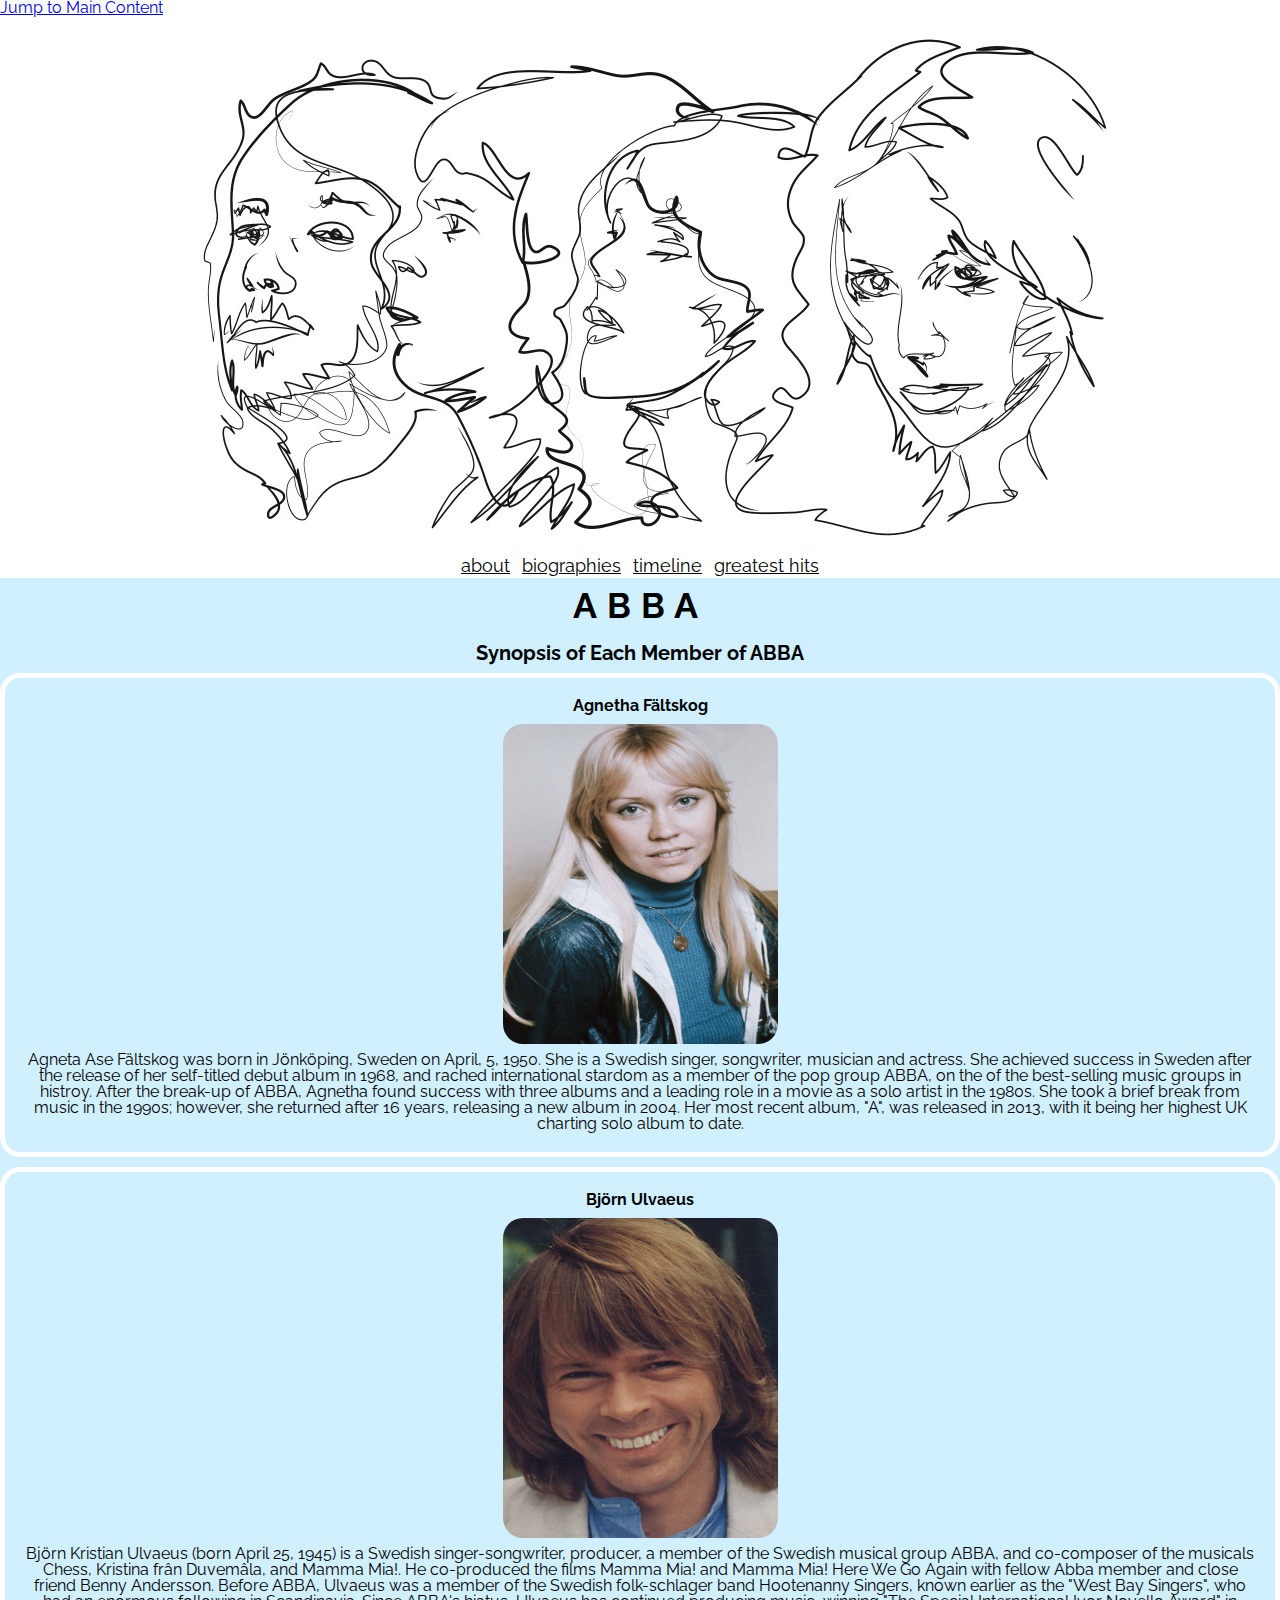
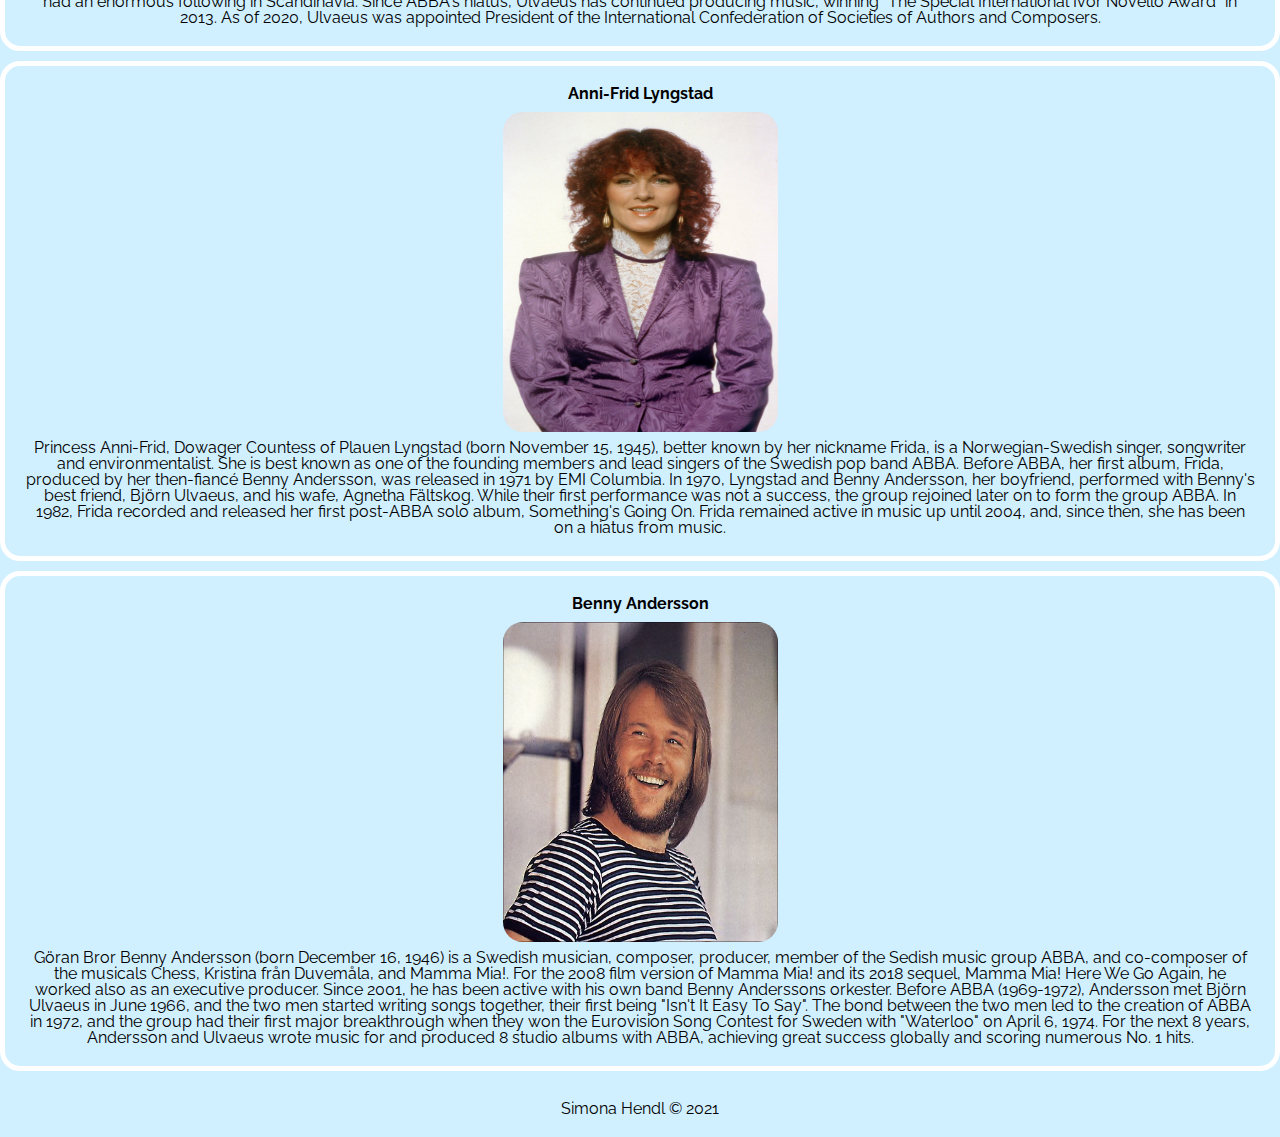
==== biographies.html @ 639f8d99 "Add files via upload" ====
<!DOCTYPE html>
<html lang="en">
    <head>
        <meta charset="utf-8">
        <meta name="viewport" content="width=device-width, initial-scale=1.0">
        <link rel="stylesheet" type="text/css" href="css/html5reset.css">
        <link rel="stylesheet" type="text/css" href="css/style.css">
        <link rel="stylesheet" type="text/css" href="https://fonts.googleapis.com/css2?family=Raleway&display=swap"/> 
        <link rel="shortcut icon" type="image/png" href="images/abba_logo.png"/>
        <title>ABBA</title>
    </head>
    <body>
        <a class = "skip" href="#main">Jump to Main Content</a>
        <header>
            <img src="images/logo.jpeg" alt="logo" id = "logo">
            <div id="separate_nav">
                <nav>
                    <ul class="nav_links">
                        <li class="nav_item"><a href="#main">about</a></li>
                        <li class="nav_item"><a href="#biographies">biographies</a></li>
                        <li class="nav_item"><a href="#timeline">timeline</a></li>
                        <li class="nav_item"><a href="#greatesthits">greatest hits</a></li>
                    </ul>
                </nav>
            </div>
        </header>

    <main class="container">
        <h1>ABBA</h1>
        <h2>Synopsis of Each Member of ABBA</h2>
        <div class="artist1">
            <a id="agnetha"></a>
            <h3>Agnetha Fältskog</h3>
            <img src="images/agnetha_faltskog.jpeg" alt="Agnetha Fältskog"/>
            <p>Agneta Ase Fältskog was born in Jönköping, Sweden on April, 5, 1950. She is a Swedish singer, songwriter, musician and actress. She achieved success in Sweden after the release of her self-titled debut album in 1968, and rached international stardom as a member of the pop group ABBA, on the of the best-selling music groups in histroy. After the break-up of ABBA, Agnetha found success with three albums and a leading role in a movie as a solo artist in the 1980s. She took a brief break from music in the 1990s; however, she returned after 16 years, releasing a new album in 2004. Her most recent album, "A", was released in 2013, with it being her highest UK charting solo album to date.</p>
        </div>
    
        <div class="artist2">
            <a id="björn"></a>
            <h3>Björn Ulvaeus</h3>
            <img src="images/bjorn_ulvaeus.jpeg" alt="Björn Ulvaeus"/>
            <p>Björn Kristian Ulvaeus (born April 25, 1945) is a Swedish singer-songwriter, producer, a member of the Swedish musical group ABBA, and co-composer of the musicals Chess, Kristina frân Duvemâla, and Mamma Mia!. He co-produced the films Mamma Mia! and Mamma Mia! Here We Go Again with fellow Abba member and close friend Benny Andersson. Before ABBA, Ulvaeus was a member of the Swedish folk-schlager band Hootenanny Singers, known earlier as the "West Bay Singers", who had an enormous following in Scandinavia. Since ABBA's hiatus, Ulvaeus has continued producing music, winning "The Special International Ivor Novello Award" in 2013. As of 2020, Ulvaeus was appointed President of the International Confederation of Societies of Authors and Composers.</p>
        </div>
    
        <div class="artist3">
            <a id="anni"></a>
            <h3>Anni-Frid Lyngstad</h3>
            <img src="images/anni-frid_lyngstad.jpeg" alt="Anni-Frid Lyngstad"/>
            <p>Princess Anni-Frid, Dowager Countess of Plauen Lyngstad (born November 15, 1945), better known by her nickname Frida, is a Norwegian-Swedish singer, songwriter and environmentalist. She is best known as one of the founding members and lead singers of the Swedish pop band ABBA. Before ABBA, her first album, Frida, produced by her then-fiancé Benny Andersson, was released in 1971 by EMI Columbia. In 1970, Lyngstad and Benny Andersson, her boyfriend, performed with Benny's best friend, Björn Ulvaeus, and his wafe, Agnetha Fältskog. While their first performance was not a success, the group rejoined later on to form the group ABBA. In 1982, Frida recorded and released her first post-ABBA solo album, Something's Going On. Frida remained active in music up until 2004, and, since then, she has been on a hiatus from music. </p>
        </div>
    
        <div class="artist4">
            <a id="benny"></a>
            <h3>Benny Andersson</h3>
            <img src="images/benny_andersson.jpeg" alt="Benny Andersson"/>
            <p>Göran Bror Benny Andersson (born December 16, 1946) is a Swedish musician, composer, producer, member of the Sedish music group ABBA, and co-composer of the musicals Chess, Kristina från Duvemåla, and Mamma Mia!. For the 2008 film version of Mamma Mia! and its 2018 sequel, Mamma Mia! Here We Go Again, he worked also as an executive producer. Since 2001, he has been active with his own band Benny Anderssons orkester. Before ABBA (1969-1972), Andersson met Björn Ulvaeus in June 1966, and the two men started writing songs together, their first being "Isn't It Easy To Say". The bond between the two men led to the creation of ABBA in 1972, and the group had their first major breakthrough when they won the Eurovision Song Contest for Sweden with "Waterloo" on April 6, 1974. For the next 8 years, Andersson and Ulvaeus wrote music for and produced 8 studio albums with ABBA, achieving great success globally and scoring numerous No. 1 hits. </p>
        </div>        
    </main>

        <footer>
    <p>Simona Hendl &copy; 2021</p>
        </footer>
        
    </body>
</html>
---- css/style.css ----
@media only screen and (max-width: 425px) {
    header img{
      max-width: 100%;
      height: auto;
    }
  }

body{
    font-family: "Raleway", sans-serif;
}

header{
    display: flex;
    flex-wrap: wrap;
    justify-content: center;
    flex-direction: column;
    align-items: center;
    border-bottom: 3px solid white;
  }

.nav_links{
    display: flex;
    flex-direction: row;
    justify-content: space-around;
    align-content: center;
}
nav a{
    font-size: 18px;
    color: black;
    padding: 6px;
}
nav a:hover{
    color: black;
    font-style: italic;
}

nav a:active{
    font-style: normal;
    color: black;
}

.grid-container{
    display: grid;
    grid-template-columns: 100px 100px 100px;
    grid-template-rows: 100px 100px 100px;
    justify-content: center;
    align-items: center;
    grid-gap: 10px;
}

.gallery__img {
    background: #444;
    border: 1px solid #555;
    color: #AAA;
    width: 100%;
    height: 100%;
    grid-row: span 1;
    box-shadow: 2px 2px 2px black;
  }

h1 {
    padding: 10px;
    text-align: center;
    font-size: 35px;
    letter-spacing: 10px;
}

h2 {
    padding: 10px;
    text-align: center;
    font-size: 20px;
}

main{
    background-color: #d0efff;
}

.container {
    display: flex;
    flex-wrap: wrap;
    justify-content: center;
    align-items: center;
    flex-direction: column;
    column-gap: 20px;
}

.container h3{
    padding-bottom: 10px;
}

.container div{
    padding: 20px;
    text-align: center;
    border-radius: 20px;
    border: white 5px;
    border-style: solid;
    margin-bottom: 10px;
}

.container img {
   width: 275px;
   height: 320px;
   border-radius: 20px;
   
}

.container p {
    margin-top: 5px;
}

.container1 {
    display: flex;
    flex-wrap: wrap;
    justify-content: center;
    align-items: center;
    flex-direction: column;
    column-gap: 20px;
}

.container1 div{
    padding: 20px;
    text-align: center;
    border: white 5px;
    border-style: solid;
    margin-bottom: 10px;
    border-radius: 20px;

}

.container2 {
    display: flex;
    flex-wrap: wrap;
    justify-content: center;
    align-items: center;
    flex-direction: column;
    column-gap: 20px;
}

.container2 div{
    text-align: center;
    border-radius: 20px;
    border: white 5px;
    border-style: solid;
    margin-bottom: 10px;
}

.container2 img {
    padding: 0px;
    width: 300px;
    height: 320px;
    border-radius: 20px;
    
 }

.intro-text, .ending-text {
    padding: 20px;
}

footer{
    background-color:  #d0efff;
    padding: 20px;
    text-align: center;
}
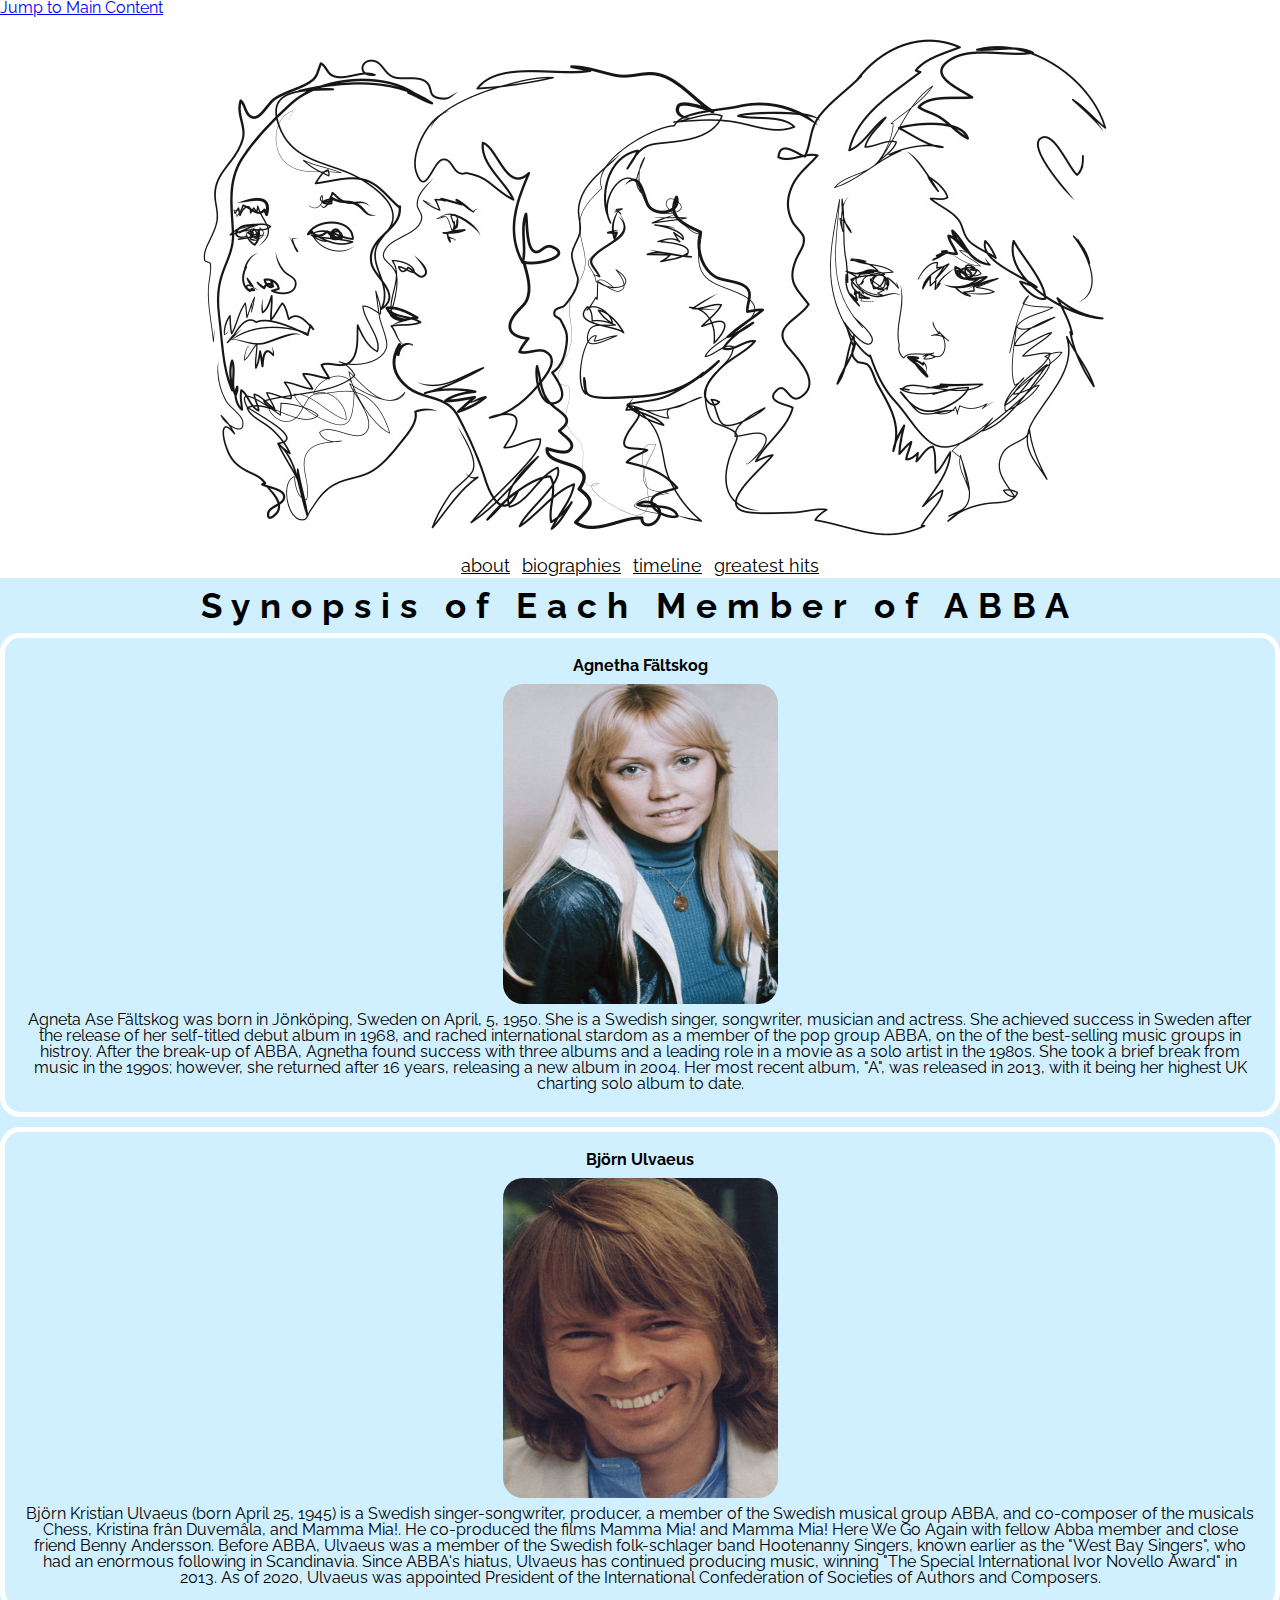
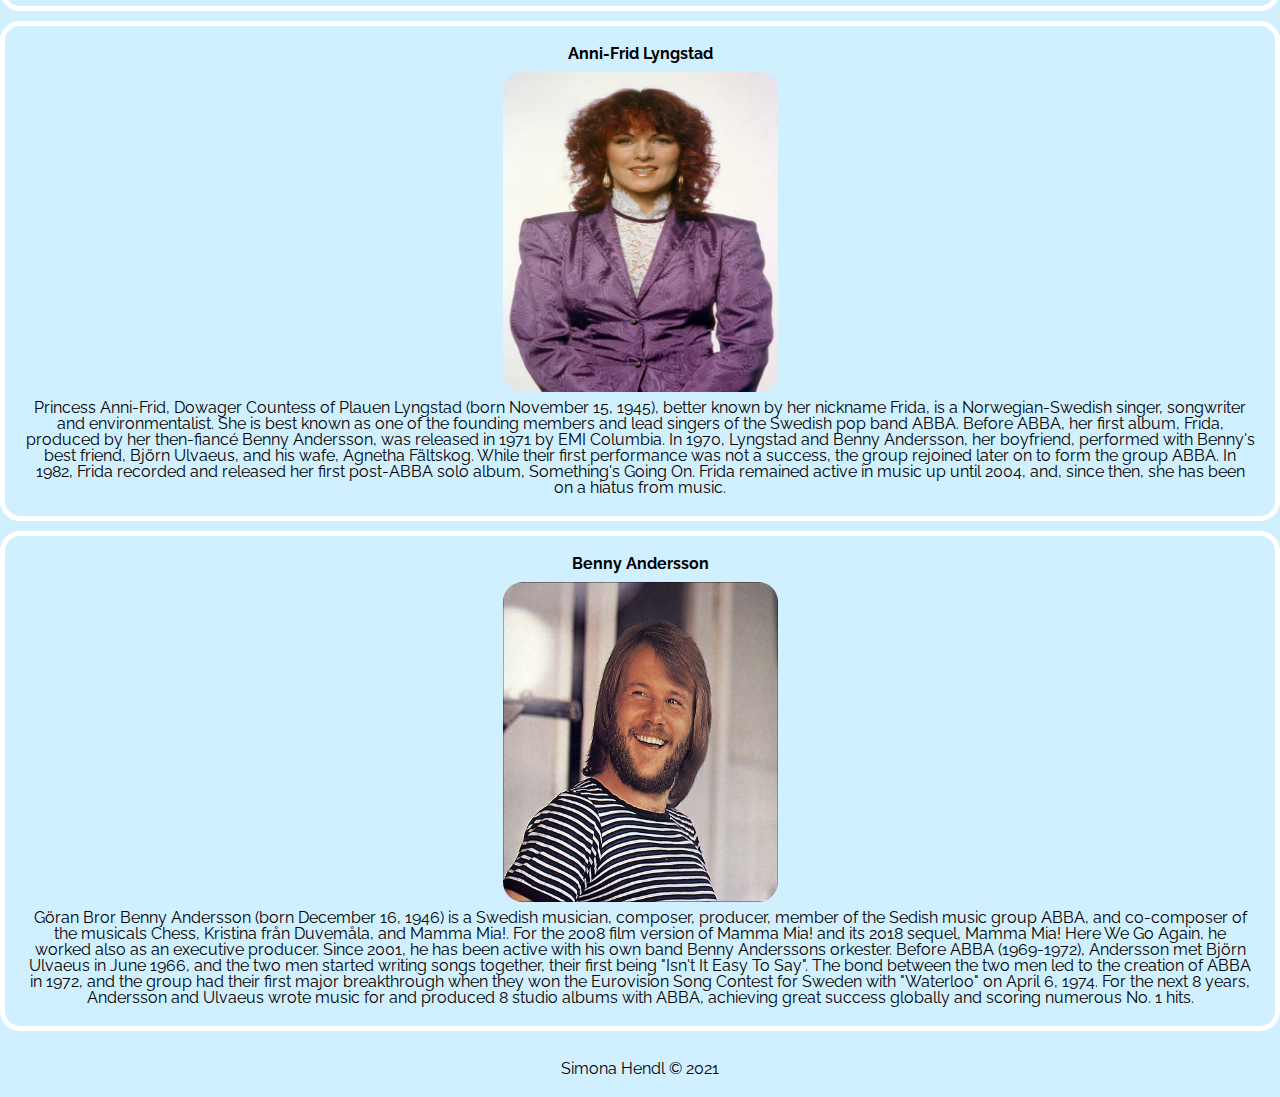
==== commit 5e68b23e: "Add files via upload" ====
--- a/biographies.html
+++ b/biographies.html
@@ -7,27 +7,26 @@
         <link rel="stylesheet" type="text/css" href="css/style.css">
         <link rel="stylesheet" type="text/css" href="https://fonts.googleapis.com/css2?family=Raleway&display=swap"/> 
         <link rel="shortcut icon" type="image/png" href="images/abba_logo.png"/>
-        <title>ABBA</title>
+        <title>Biographies</title>
     </head>
     <body>
-        <a class = "skip" href="#main">Jump to Main Content</a>
+        <a class = "skip" href="https://simonahendl.github.io/portfolio/index.html">Jump to Main Content</a>
         <header>
             <img src="images/logo.jpeg" alt="logo" id = "logo">
             <div id="separate_nav">
                 <nav>
                     <ul class="nav_links">
-                        <li class="nav_item"><a href="#main">about</a></li>
-                        <li class="nav_item"><a href="#biographies">biographies</a></li>
-                        <li class="nav_item"><a href="#timeline">timeline</a></li>
-                        <li class="nav_item"><a href="#greatesthits">greatest hits</a></li>
+                        <li class="nav_item"><a href="https://simonahendl.github.io/portfolio/index.html">about</a></li>
+                        <li class="nav_item"><a href="https://simonahendl.github.io/portfolio/biographies.html">biographies</a></li>
+                        <li class="nav_item"><a href="https://simonahendl.github.io/portfolio/timeline.html">timeline</a></li>
+                        <li class="nav_item"><a href="https://simonahendl.github.io/portfolio/greatesthits.html">greatest hits</a></li>
                     </ul>
                 </nav>
             </div>
         </header>
 
     <main class="container">
-        <h1>ABBA</h1>
-        <h2>Synopsis of Each Member of ABBA</h2>
+        <h1>Synopsis of Each Member of ABBA</h2>
         <div class="artist1">
             <a id="agnetha"></a>
             <h3>Agnetha Fältskog</h3>
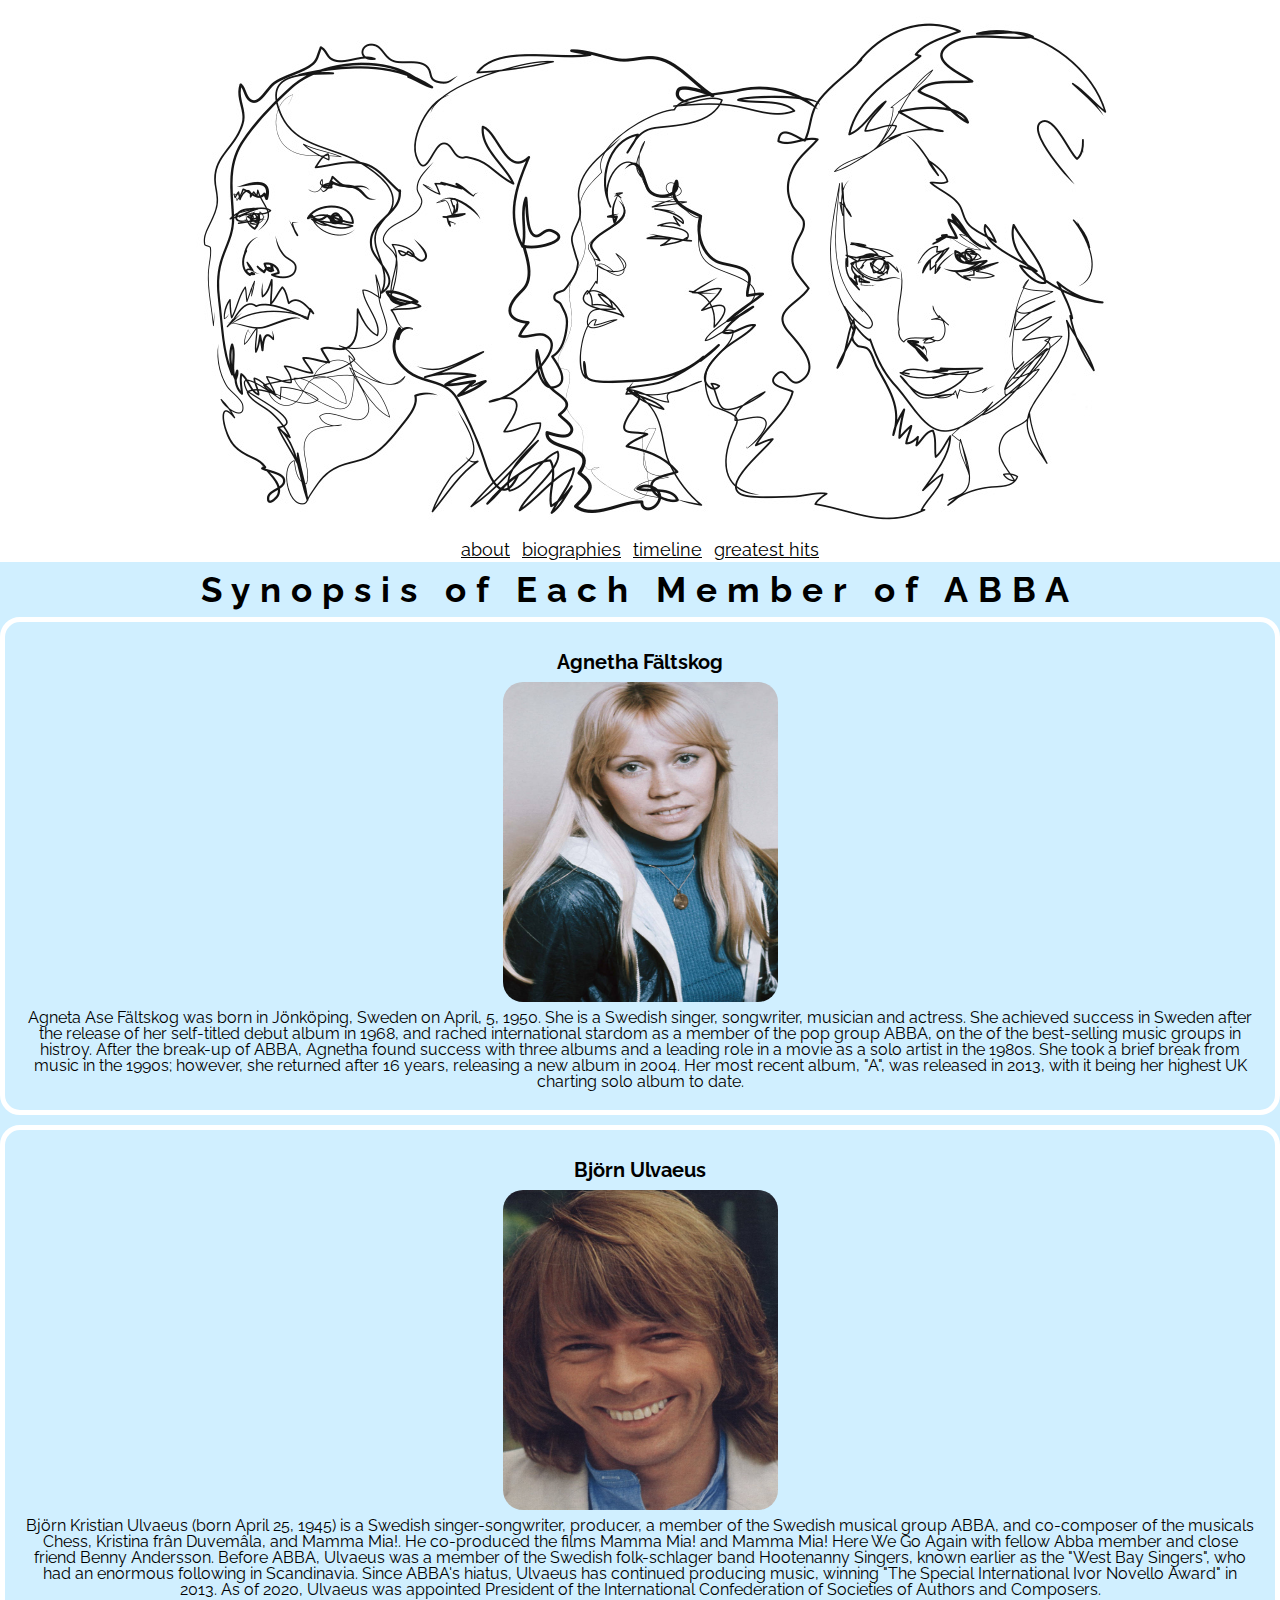
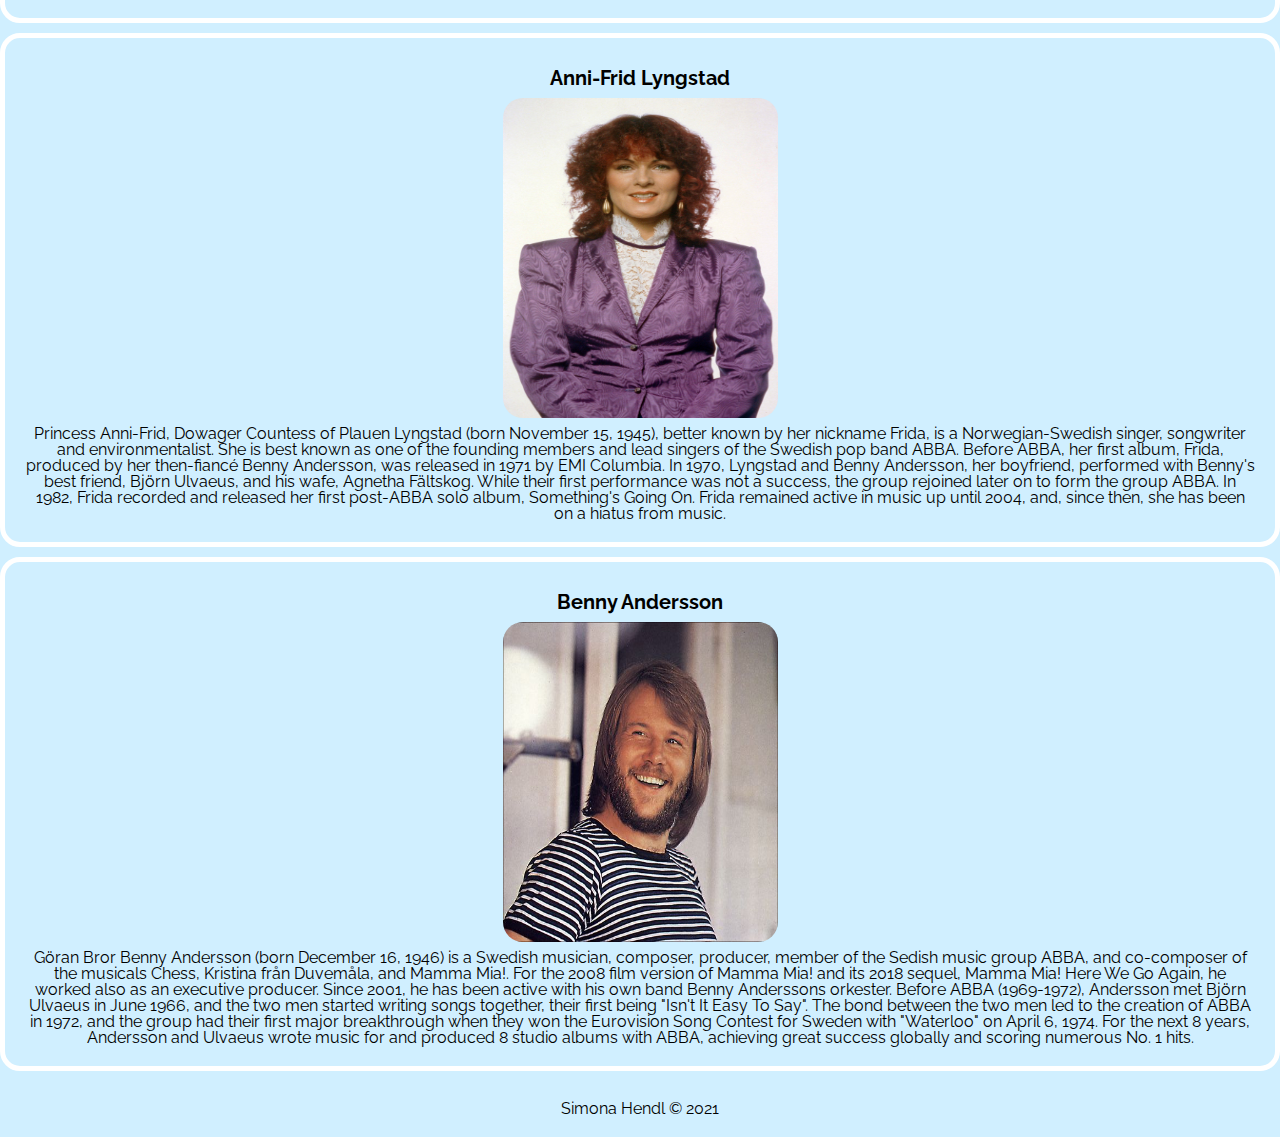
==== commit e1f3f8e6: "Add files via upload" ====
--- a/biographies.html
+++ b/biographies.html
@@ -12,7 +12,7 @@
     <body>
         <a class = "skip" href="https://simonahendl.github.io/portfolio/index.html">Jump to Main Content</a>
         <header>
-            <img src="images/logo.jpeg" alt="logo" id = "logo">
+            <img src="images/logo.jpeg" alt="ABBA members outlined" id = "logo">
             <div id="separate_nav">
                 <nav>
                     <ul class="nav_links">
@@ -29,35 +29,35 @@
         <h1>Synopsis of Each Member of ABBA</h2>
         <div class="artist1">
             <a id="agnetha"></a>
-            <h3>Agnetha Fältskog</h3>
+            <h2>Agnetha Fältskog</h3>
             <img src="images/agnetha_faltskog.jpeg" alt="Agnetha Fältskog"/>
             <p>Agneta Ase Fältskog was born in Jönköping, Sweden on April, 5, 1950. She is a Swedish singer, songwriter, musician and actress. She achieved success in Sweden after the release of her self-titled debut album in 1968, and rached international stardom as a member of the pop group ABBA, on the of the best-selling music groups in histroy. After the break-up of ABBA, Agnetha found success with three albums and a leading role in a movie as a solo artist in the 1980s. She took a brief break from music in the 1990s; however, she returned after 16 years, releasing a new album in 2004. Her most recent album, "A", was released in 2013, with it being her highest UK charting solo album to date.</p>
         </div>
     
         <div class="artist2">
             <a id="björn"></a>
-            <h3>Björn Ulvaeus</h3>
+            <h2>Björn Ulvaeus</h2>
             <img src="images/bjorn_ulvaeus.jpeg" alt="Björn Ulvaeus"/>
             <p>Björn Kristian Ulvaeus (born April 25, 1945) is a Swedish singer-songwriter, producer, a member of the Swedish musical group ABBA, and co-composer of the musicals Chess, Kristina frân Duvemâla, and Mamma Mia!. He co-produced the films Mamma Mia! and Mamma Mia! Here We Go Again with fellow Abba member and close friend Benny Andersson. Before ABBA, Ulvaeus was a member of the Swedish folk-schlager band Hootenanny Singers, known earlier as the "West Bay Singers", who had an enormous following in Scandinavia. Since ABBA's hiatus, Ulvaeus has continued producing music, winning "The Special International Ivor Novello Award" in 2013. As of 2020, Ulvaeus was appointed President of the International Confederation of Societies of Authors and Composers.</p>
         </div>
     
         <div class="artist3">
             <a id="anni"></a>
-            <h3>Anni-Frid Lyngstad</h3>
+            <h2>Anni-Frid Lyngstad</h3>
             <img src="images/anni-frid_lyngstad.jpeg" alt="Anni-Frid Lyngstad"/>
             <p>Princess Anni-Frid, Dowager Countess of Plauen Lyngstad (born November 15, 1945), better known by her nickname Frida, is a Norwegian-Swedish singer, songwriter and environmentalist. She is best known as one of the founding members and lead singers of the Swedish pop band ABBA. Before ABBA, her first album, Frida, produced by her then-fiancé Benny Andersson, was released in 1971 by EMI Columbia. In 1970, Lyngstad and Benny Andersson, her boyfriend, performed with Benny's best friend, Björn Ulvaeus, and his wafe, Agnetha Fältskog. While their first performance was not a success, the group rejoined later on to form the group ABBA. In 1982, Frida recorded and released her first post-ABBA solo album, Something's Going On. Frida remained active in music up until 2004, and, since then, she has been on a hiatus from music. </p>
         </div>
     
         <div class="artist4">
             <a id="benny"></a>
-            <h3>Benny Andersson</h3>
+            <h2>Benny Andersson</h4>
             <img src="images/benny_andersson.jpeg" alt="Benny Andersson"/>
             <p>Göran Bror Benny Andersson (born December 16, 1946) is a Swedish musician, composer, producer, member of the Sedish music group ABBA, and co-composer of the musicals Chess, Kristina från Duvemåla, and Mamma Mia!. For the 2008 film version of Mamma Mia! and its 2018 sequel, Mamma Mia! Here We Go Again, he worked also as an executive producer. Since 2001, he has been active with his own band Benny Anderssons orkester. Before ABBA (1969-1972), Andersson met Björn Ulvaeus in June 1966, and the two men started writing songs together, their first being "Isn't It Easy To Say". The bond between the two men led to the creation of ABBA in 1972, and the group had their first major breakthrough when they won the Eurovision Song Contest for Sweden with "Waterloo" on April 6, 1974. For the next 8 years, Andersson and Ulvaeus wrote music for and produced 8 studio albums with ABBA, achieving great success globally and scoring numerous No. 1 hits. </p>
         </div>        
     </main>
 
         <footer>
-    <p>Simona Hendl &copy; 2021</p>
+            <p>Simona Hendl &copy; 2021</p>
         </footer>
         
     </body>
--- a/css/style.css
+++ b/css/style.css
@@ -17,6 +17,27 @@
     align-items: center;
     border-bottom: 3px solid white;
   }
+
+a.skip{
+    background: white;
+    left: 0;
+    padding: 6px;
+    position: absolute;
+    top: -40px;
+    -webkit-transition: right 1s ease-out;
+    transition: right 1s ease-out;
+    z-index: 1;
+}
+
+a.skip:focus{
+    top:20px;
+    color: black;
+    text-decoration-style: solid;
+}
+  
+*:focus{
+    border: 2px solid black;
+}
 
 .nav_links{
     display: flex;
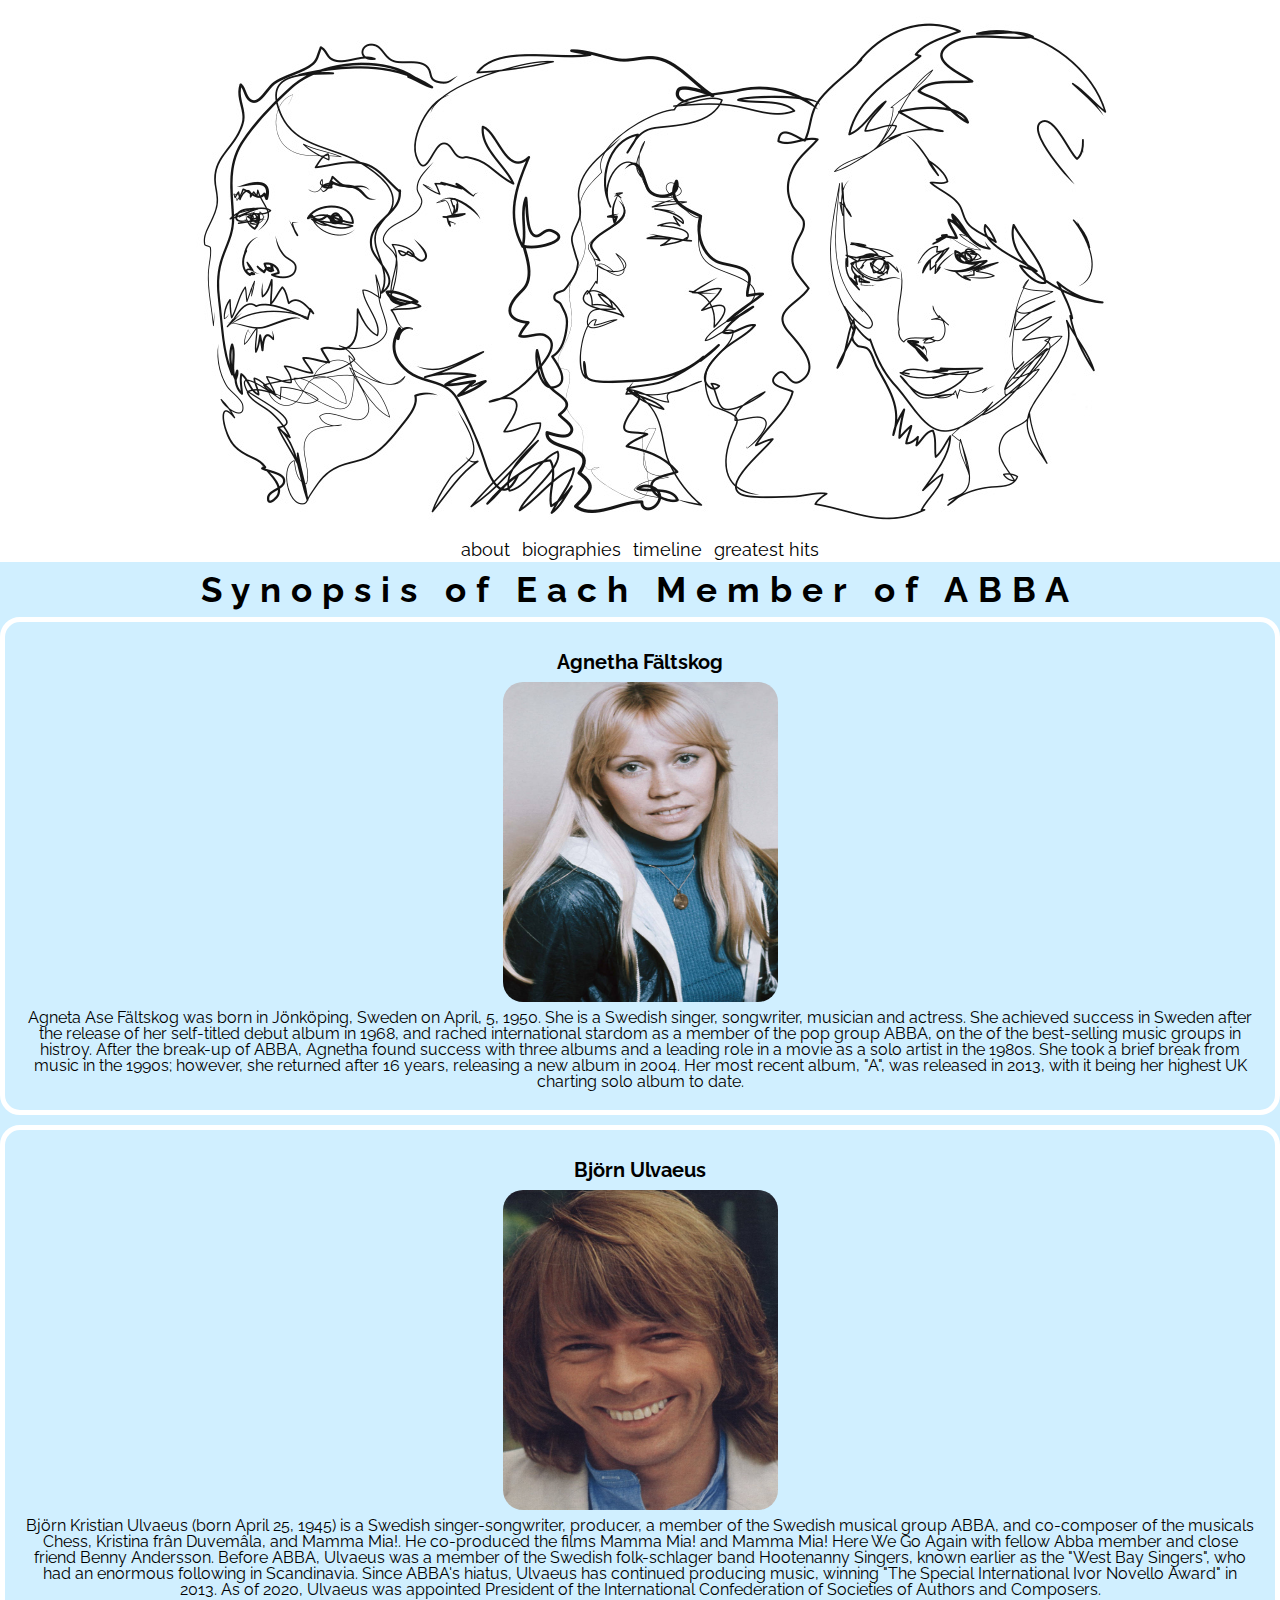
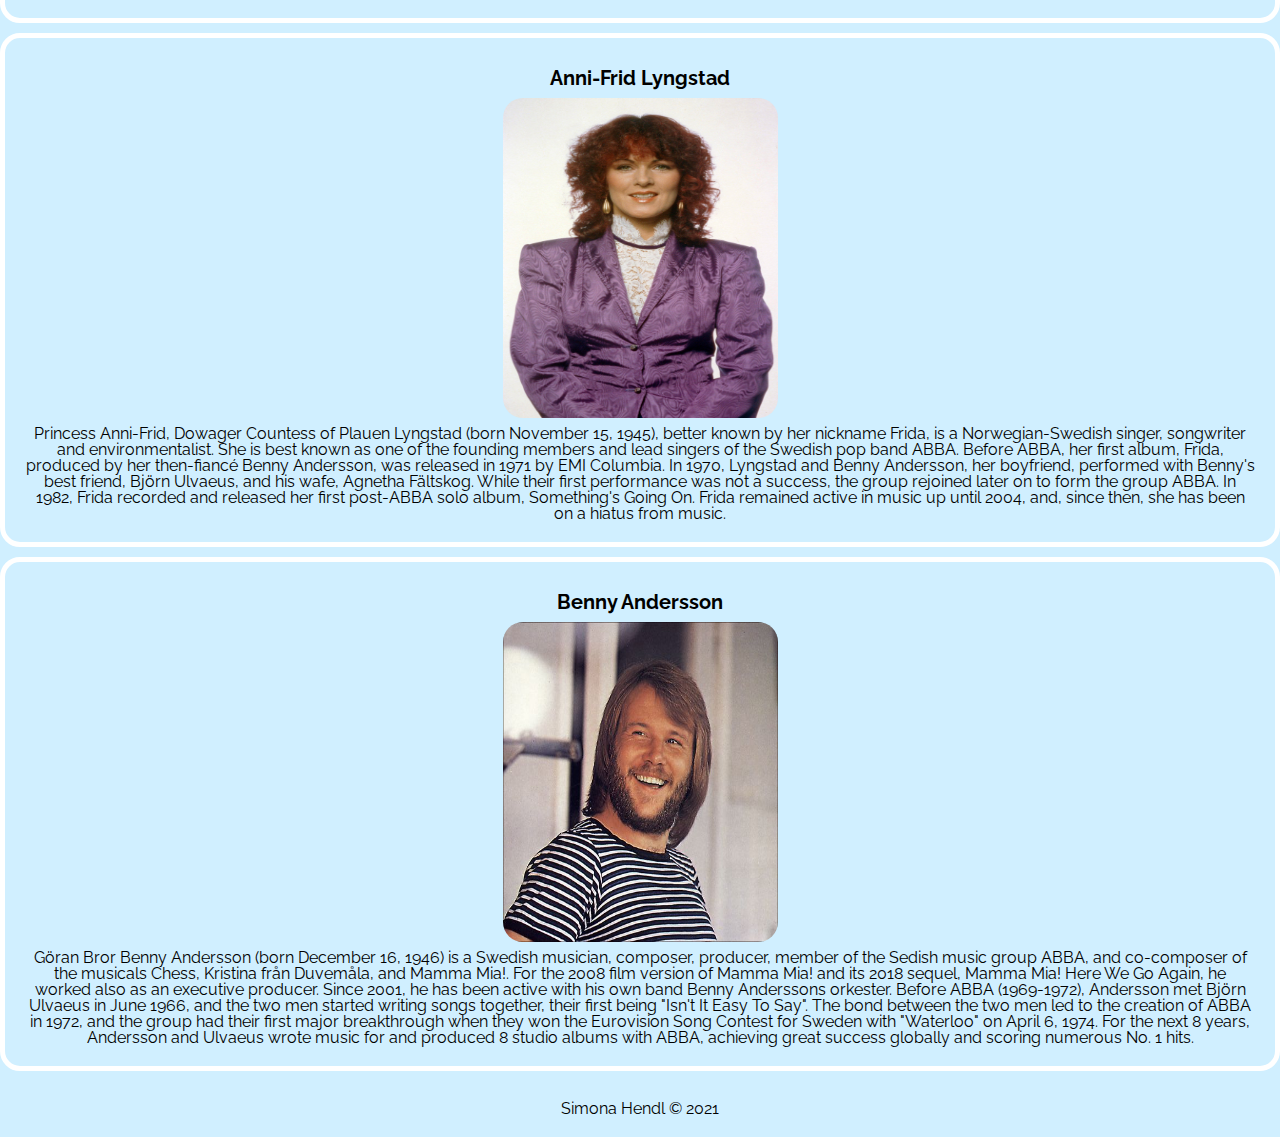
==== commit 4190944b: "Add files via upload" ====
--- a/biographies.html
+++ b/biographies.html
@@ -16,10 +16,10 @@
             <div id="separate_nav">
                 <nav>
                     <ul class="nav_links">
-                        <li class="nav_item"><a href="https://simonahendl.github.io/portfolio/index.html">about</a></li>
-                        <li class="nav_item"><a href="https://simonahendl.github.io/portfolio/biographies.html">biographies</a></li>
-                        <li class="nav_item"><a href="https://simonahendl.github.io/portfolio/timeline.html">timeline</a></li>
-                        <li class="nav_item"><a href="https://simonahendl.github.io/portfolio/greatesthits.html">greatest hits</a></li>
+                        <li><a href="https://simonahendl.github.io/portfolio/index.html">about</a></li>
+                        <li class="current"><a href="https://simonahendl.github.io/portfolio/biographies.html">biographies</a></li>
+                        <li><a href="https://simonahendl.github.io/portfolio/timeline.html">timeline</a></li>
+                        <li><a href="https://simonahendl.github.io/portfolio/greatesthits.html">greatest hits</a></li>
                     </ul>
                 </nav>
             </div>
--- a/css/style.css
+++ b/css/style.css
@@ -49,15 +49,11 @@
     font-size: 18px;
     color: black;
     padding: 6px;
-}
-nav a:hover{
-    color: black;
-    font-style: italic;
+    text-decoration: none;
 }
 
-nav a:active{
-    font-style: normal;
-    color: black;
+.nav .current {
+    background-color: #d5a4a8;
 }
 
 .grid-container{
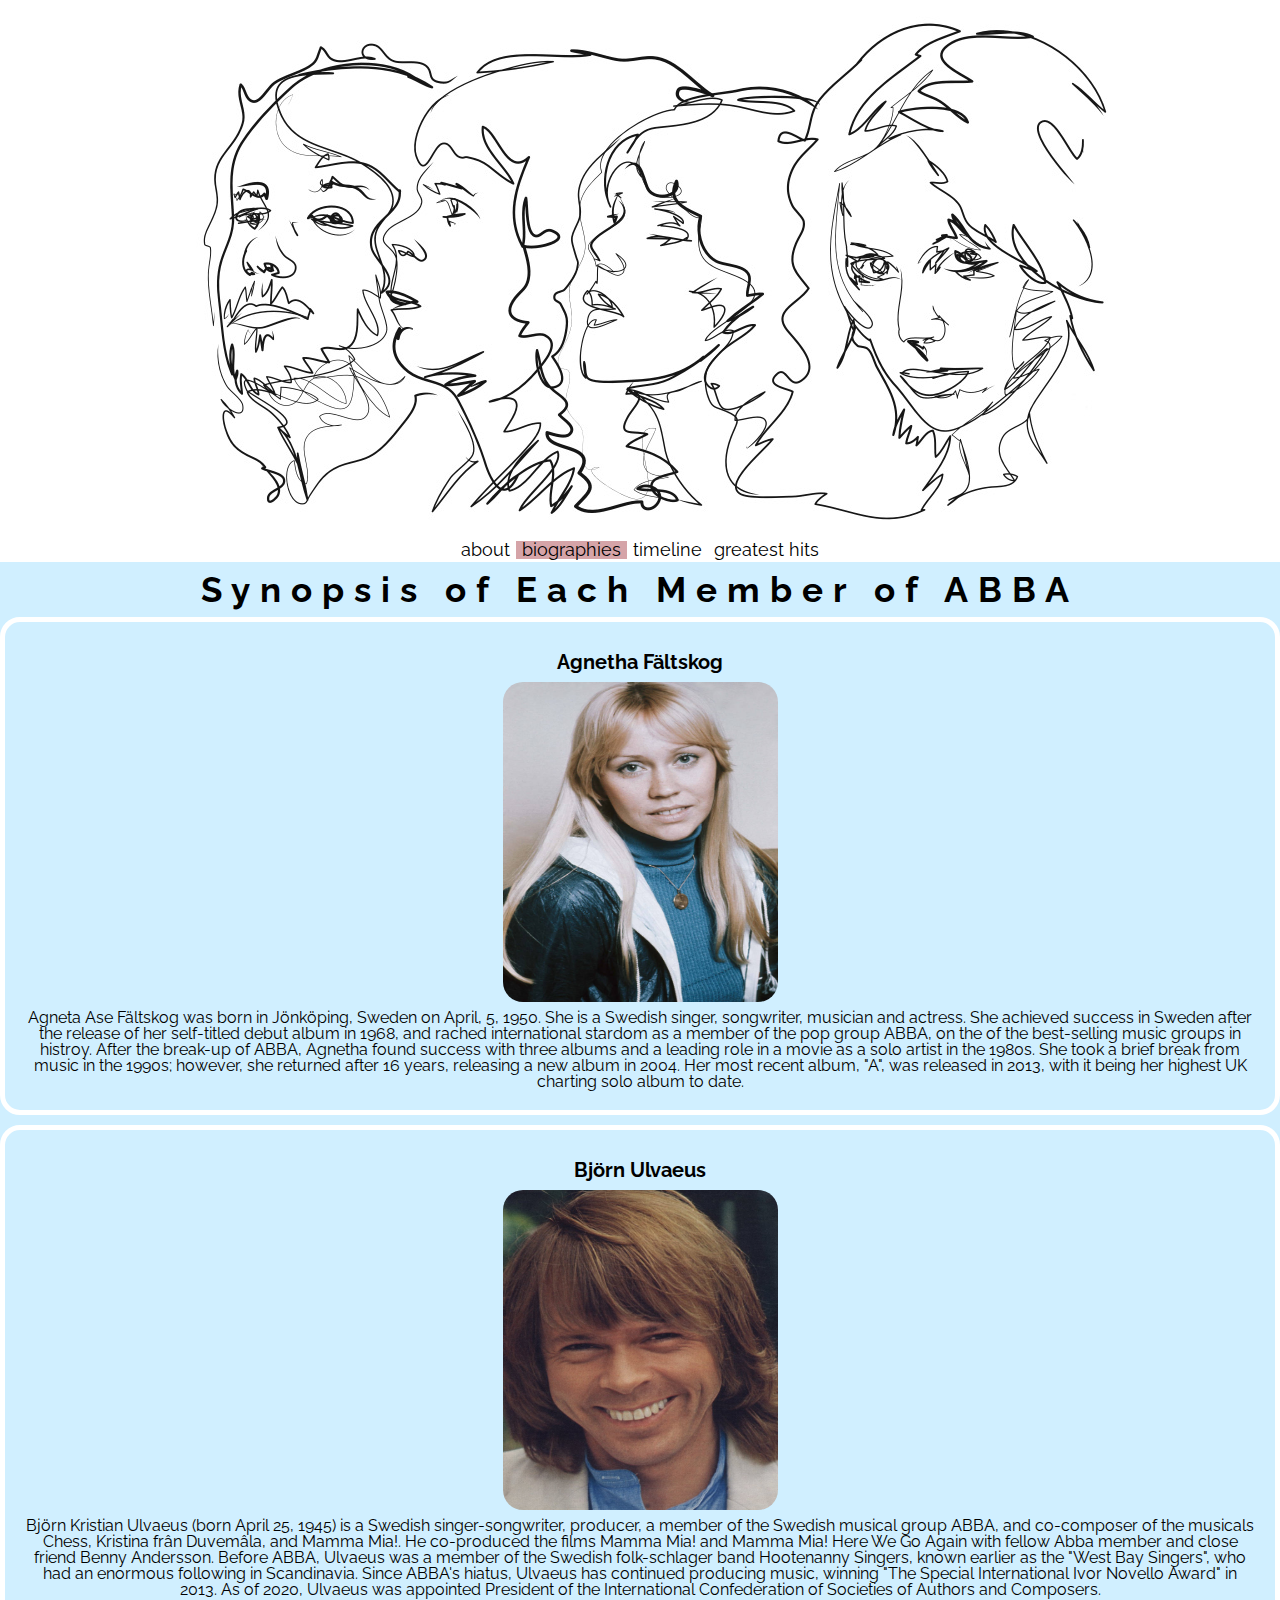
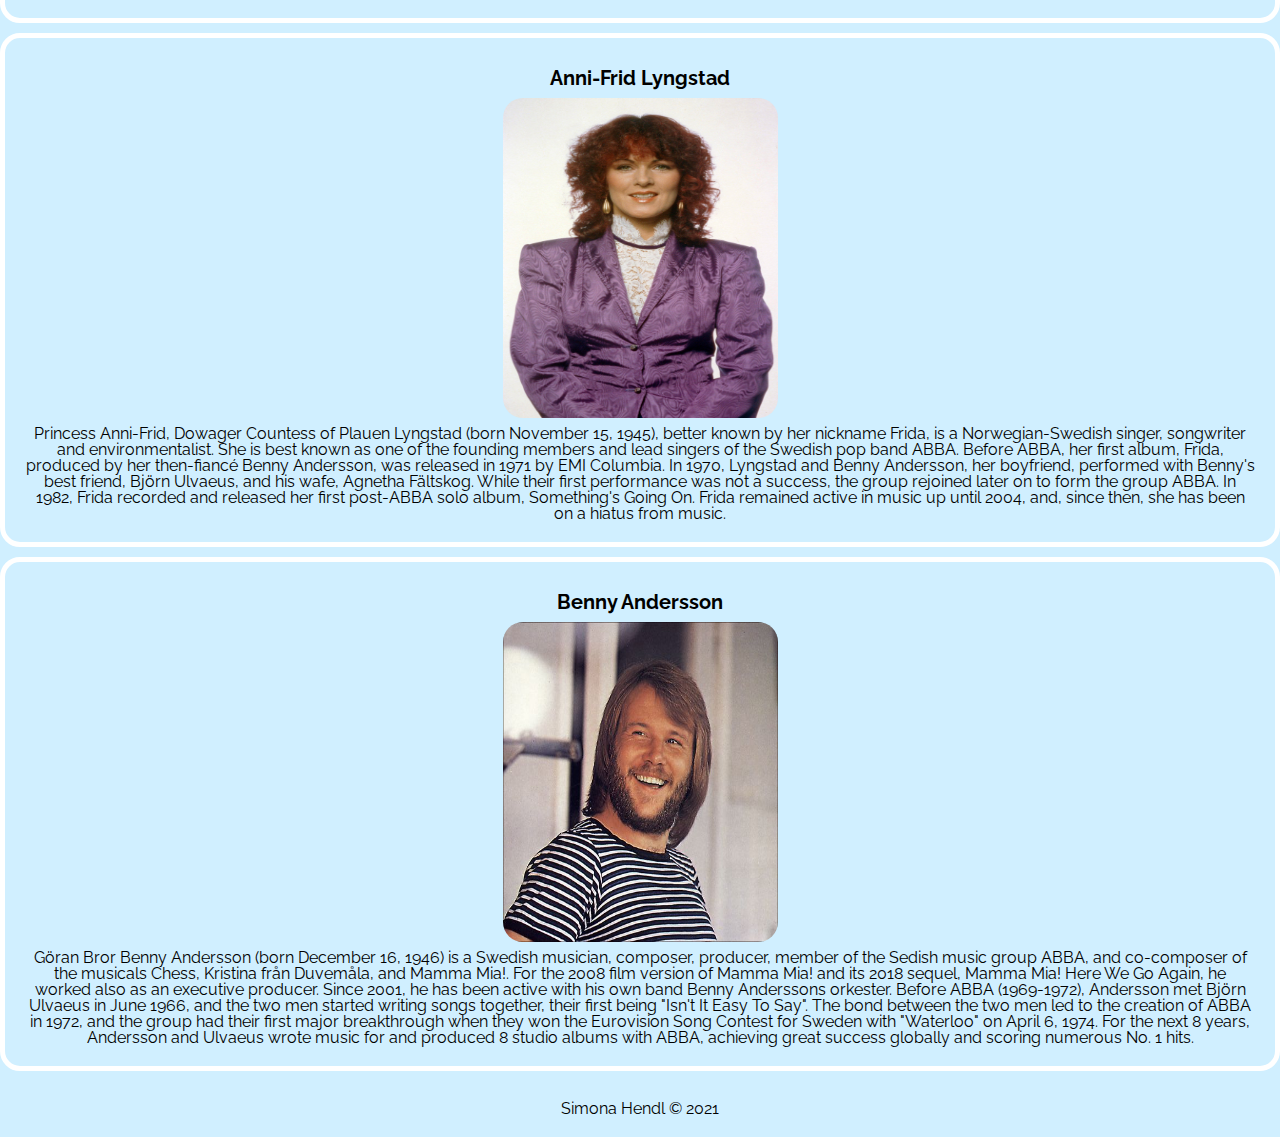
==== commit f26bbd2e: "Add files via upload" ====
--- a/biographies.html
+++ b/biographies.html
@@ -26,10 +26,10 @@
         </header>
 
     <main class="container">
-        <h1>Synopsis of Each Member of ABBA</h2>
+        <h1>Synopsis of Each Member of ABBA</h1>
         <div class="artist1">
             <a id="agnetha"></a>
-            <h2>Agnetha Fältskog</h3>
+            <h2>Agnetha Fältskog</h2>
             <img src="images/agnetha_faltskog.jpeg" alt="Agnetha Fältskog"/>
             <p>Agneta Ase Fältskog was born in Jönköping, Sweden on April, 5, 1950. She is a Swedish singer, songwriter, musician and actress. She achieved success in Sweden after the release of her self-titled debut album in 1968, and rached international stardom as a member of the pop group ABBA, on the of the best-selling music groups in histroy. After the break-up of ABBA, Agnetha found success with three albums and a leading role in a movie as a solo artist in the 1980s. She took a brief break from music in the 1990s; however, she returned after 16 years, releasing a new album in 2004. Her most recent album, "A", was released in 2013, with it being her highest UK charting solo album to date.</p>
         </div>
@@ -43,14 +43,14 @@
     
         <div class="artist3">
             <a id="anni"></a>
-            <h2>Anni-Frid Lyngstad</h3>
+            <h2>Anni-Frid Lyngstad</h2>
             <img src="images/anni-frid_lyngstad.jpeg" alt="Anni-Frid Lyngstad"/>
             <p>Princess Anni-Frid, Dowager Countess of Plauen Lyngstad (born November 15, 1945), better known by her nickname Frida, is a Norwegian-Swedish singer, songwriter and environmentalist. She is best known as one of the founding members and lead singers of the Swedish pop band ABBA. Before ABBA, her first album, Frida, produced by her then-fiancé Benny Andersson, was released in 1971 by EMI Columbia. In 1970, Lyngstad and Benny Andersson, her boyfriend, performed with Benny's best friend, Björn Ulvaeus, and his wafe, Agnetha Fältskog. While their first performance was not a success, the group rejoined later on to form the group ABBA. In 1982, Frida recorded and released her first post-ABBA solo album, Something's Going On. Frida remained active in music up until 2004, and, since then, she has been on a hiatus from music. </p>
         </div>
     
         <div class="artist4">
             <a id="benny"></a>
-            <h2>Benny Andersson</h4>
+            <h2>Benny Andersson</h2>
             <img src="images/benny_andersson.jpeg" alt="Benny Andersson"/>
             <p>Göran Bror Benny Andersson (born December 16, 1946) is a Swedish musician, composer, producer, member of the Sedish music group ABBA, and co-composer of the musicals Chess, Kristina från Duvemåla, and Mamma Mia!. For the 2008 film version of Mamma Mia! and its 2018 sequel, Mamma Mia! Here We Go Again, he worked also as an executive producer. Since 2001, he has been active with his own band Benny Anderssons orkester. Before ABBA (1969-1972), Andersson met Björn Ulvaeus in June 1966, and the two men started writing songs together, their first being "Isn't It Easy To Say". The bond between the two men led to the creation of ABBA in 1972, and the group had their first major breakthrough when they won the Eurovision Song Contest for Sweden with "Waterloo" on April 6, 1974. For the next 8 years, Andersson and Ulvaeus wrote music for and produced 8 studio albums with ABBA, achieving great success globally and scoring numerous No. 1 hits. </p>
         </div>        
--- a/css/style.css
+++ b/css/style.css
@@ -44,16 +44,20 @@
     flex-direction: row;
     justify-content: space-around;
     align-content: center;
-}
+    text-decoration: none;
+}
+
+#separate_nav li.current{
+    background-color: #d5a4a8;
+    border-style: dotted;
+    border-color: black;
+}
+
 nav a{
     font-size: 18px;
     color: black;
     padding: 6px;
     text-decoration: none;
-}
-
-.nav .current {
-    background-color: #d5a4a8;
 }
 
 .grid-container{
@@ -177,4 +181,75 @@
     background-color:  #d0efff;
     padding: 20px;
     text-align: center;
-}+}
+
+@media (min-width: 768px) and (max-width: 1024px) {
+    header img{
+        max-width: 100%;
+        height: auto;
+    }
+    
+    .nav_links{
+        display: flex;
+        flex-direction: row;
+        flex: 1 1 auto;
+    }
+    
+    .grid-container{
+        display: grid;
+        grid-template-columns: 250px 250px 250px;
+        grid-template-rows: 250px 250px 250px;
+        justify-content: center;
+        align-items: center;
+        grid-gap: 10px;
+    }
+
+    .container2{
+        display: grid;
+        grid-template-columns: 375px 375px;
+        grid-template-rows: 100px 375px 375px;
+        grid-gap: 5px 5px;
+        align-items: center;
+    }
+
+    .header1_grid{
+        grid-row: 1;
+        grid-column: 1/ -1;
+    }
+
+    .start-image {
+        grid-row: 2;
+        grid-column: 1;
+    }
+
+    .intro-text{
+        grid-row: 2;
+        grid-column: 2;
+    }
+
+    .end-image{
+        grid-row: 3;
+        grid-column: 2;
+    }
+
+    .ending-text{
+        grid-row: 3;
+        grid-column: 1;
+    }
+
+    .container2 div{
+        text-align: center;
+        border-radius: 20px;
+        border: white 5px;
+        border-style: solid;
+        margin-bottom: 10px;
+    }
+
+    .container2 img {
+        padding: 0px;
+        width: 365px;
+        height: 320px;
+        border-radius: 20px;
+        
+     }
+  }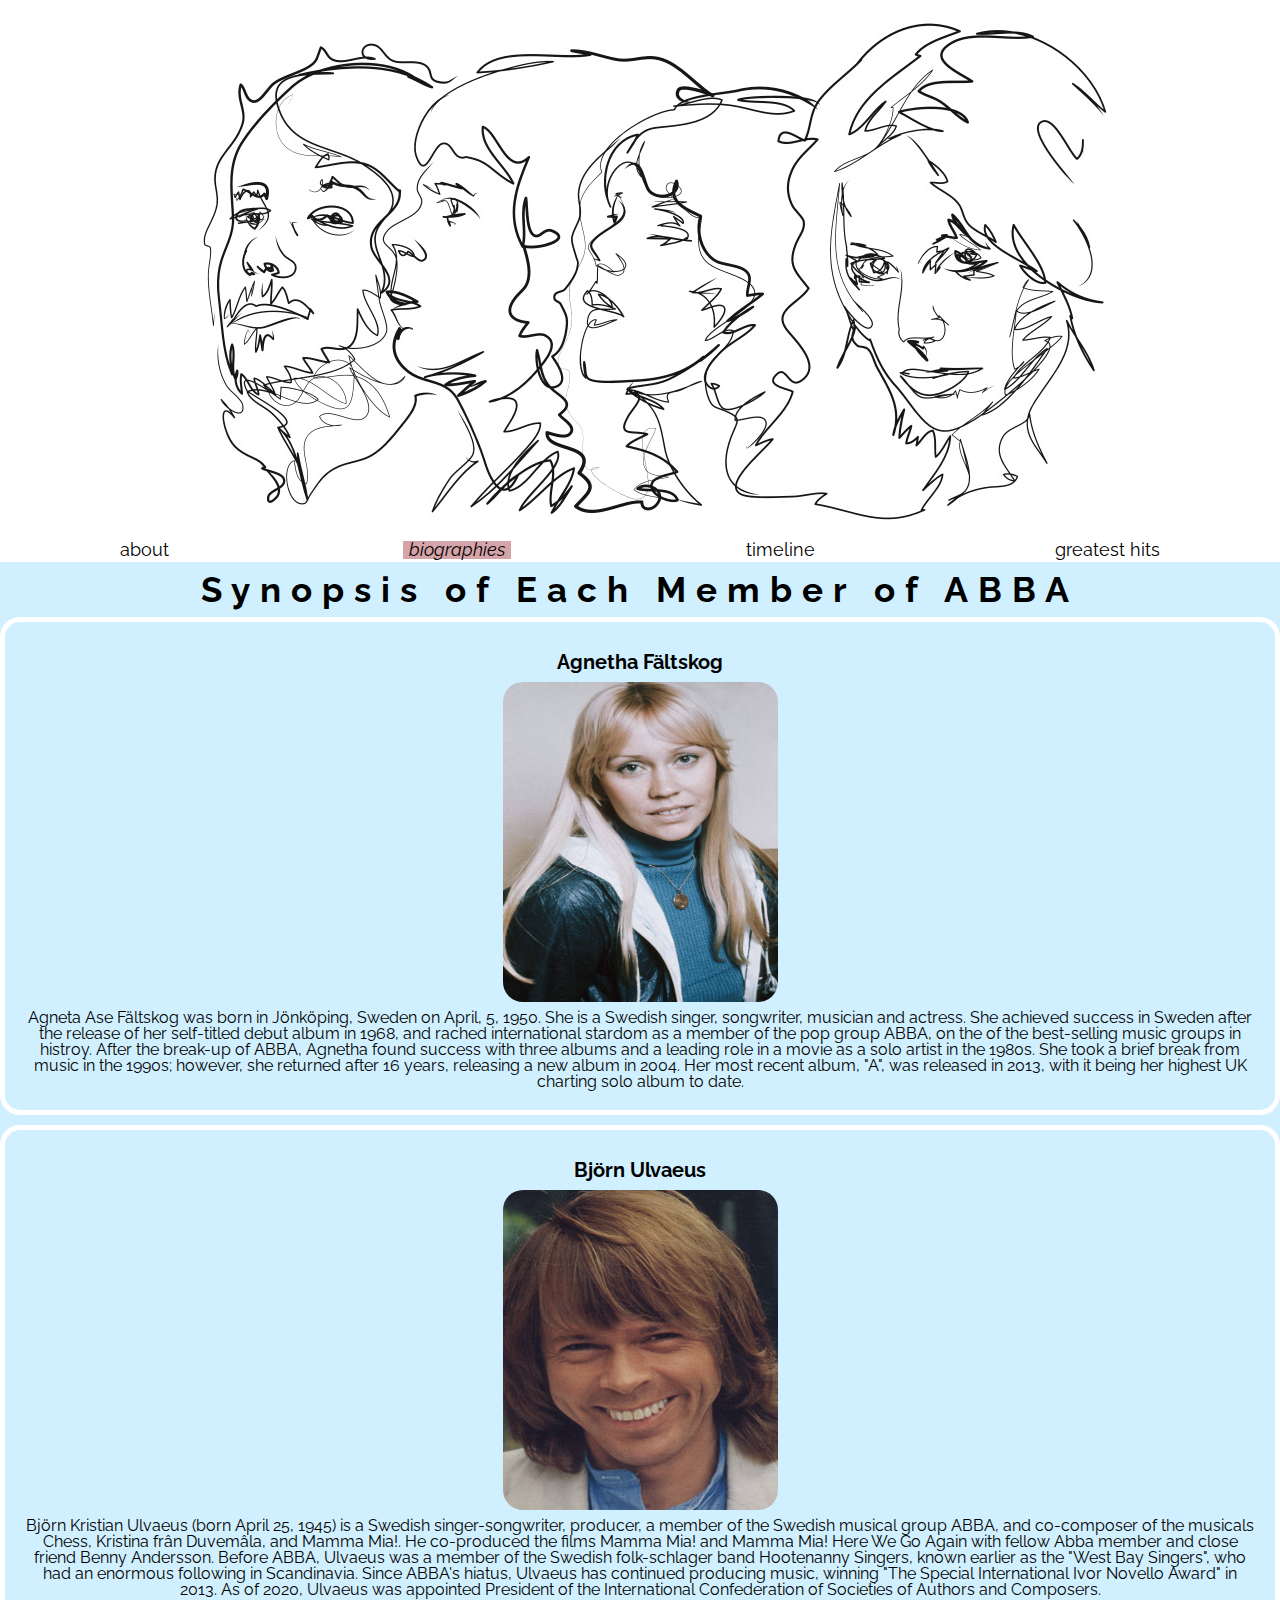
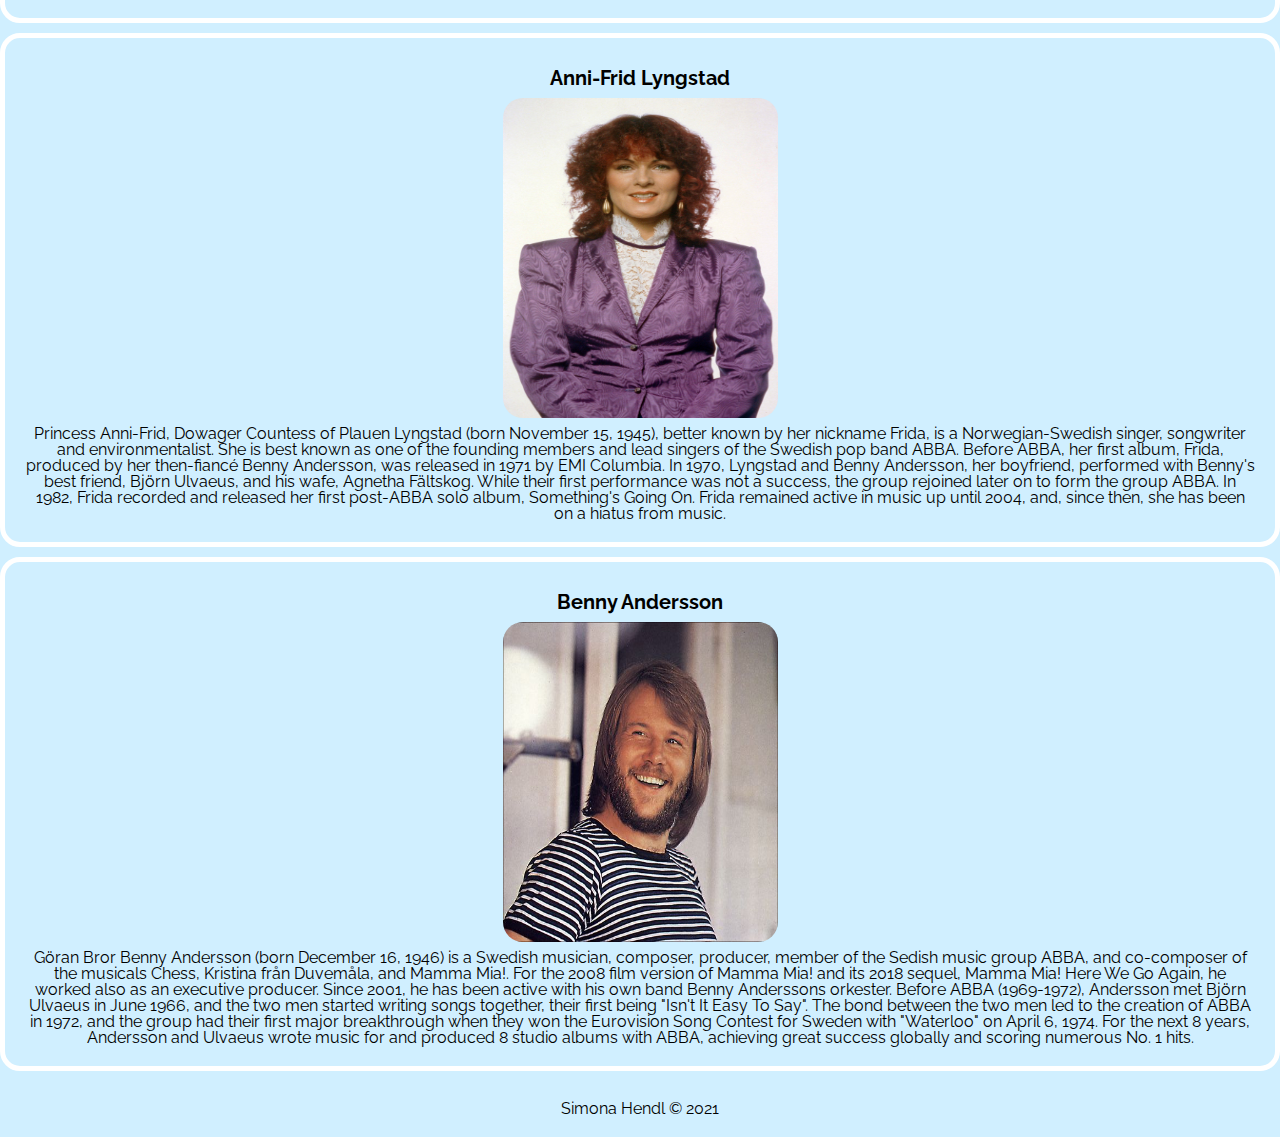
==== commit dec6a640: "Add files via upload" ====
--- a/biographies.html
+++ b/biographies.html
@@ -10,22 +10,22 @@
         <title>Biographies</title>
     </head>
     <body>
-        <a class = "skip" href="https://simonahendl.github.io/portfolio/index.html">Jump to Main Content</a>
+        <a class = "skip" href="#main">Jump to Main Content</a>
         <header>
             <img src="images/logo.jpeg" alt="ABBA members outlined" id = "logo">
             <div id="separate_nav">
                 <nav>
                     <ul class="nav_links">
-                        <li><a href="https://simonahendl.github.io/portfolio/index.html">about</a></li>
-                        <li class="current"><a href="https://simonahendl.github.io/portfolio/biographies.html">biographies</a></li>
-                        <li><a href="https://simonahendl.github.io/portfolio/timeline.html">timeline</a></li>
-                        <li><a href="https://simonahendl.github.io/portfolio/greatesthits.html">greatest hits</a></li>
+                        <li><a href="index.html">about</a></li>
+                        <li class="current"><a href="biographies.html">biographies</a></li>
+                        <li><a href="timeline.html">timeline</a></li>
+                        <li><a href="greatesthits.html">greatest hits</a></li>
                     </ul>
                 </nav>
             </div>
         </header>
 
-    <main class="container">
+    <main class="container" id = "main">
         <h1>Synopsis of Each Member of ABBA</h1>
         <div class="artist1">
             <a id="agnetha"></a>
--- a/css/style.css
+++ b/css/style.css
@@ -17,6 +17,10 @@
     align-items: center;
     border-bottom: 3px solid white;
   }
+
+#separate_nav{
+    width: 100%;
+}
 
 a.skip{
     background: white;
@@ -42,15 +46,14 @@
 .nav_links{
     display: flex;
     flex-direction: row;
-    justify-content: space-around;
-    align-content: center;
-    text-decoration: none;
+    justify-content: space-between;
 }
 
 #separate_nav li.current{
     background-color: #d5a4a8;
     border-style: dotted;
     border-color: black;
+    font-style: italic;
 }
 
 nav a{
@@ -155,6 +158,7 @@
     align-items: center;
     flex-direction: column;
     column-gap: 20px;
+    align-items: stretch;
 }
 
 .container2 div{
@@ -183,7 +187,7 @@
     text-align: center;
 }
 
-@media (min-width: 768px) and (max-width: 1024px) {
+@media (min-width: 760px) {
     header img{
         max-width: 100%;
         height: auto;
@@ -192,7 +196,7 @@
     .nav_links{
         display: flex;
         flex-direction: row;
-        flex: 1 1 auto;
+        justify-content: space-around; 
     }
     
     .grid-container{
@@ -207,14 +211,15 @@
     .container2{
         display: grid;
         grid-template-columns: 375px 375px;
-        grid-template-rows: 100px 375px 375px;
+        grid-template-rows: 60px 375px 375px;
         grid-gap: 5px 5px;
-        align-items: center;
-    }
-
-    .header1_grid{
+        align-items: stretch;
+    }
+
+    .header1_grid, .top{
         grid-row: 1;
-        grid-column: 1/ -1;
+        grid-column: 1 / -1;
+        font-size: 32px;
     }
 
     .start-image {
@@ -237,7 +242,7 @@
         grid-column: 1;
     }
 
-    .container2 div{
+    .start-image, .intro-text, .end-image, .end-text{
         text-align: center;
         border-radius: 20px;
         border: white 5px;
@@ -248,8 +253,23 @@
     .container2 img {
         padding: 0px;
         width: 365px;
-        height: 320px;
+        height: 355px;
         border-radius: 20px;
         
      }
+
+     .container2 p{
+         font-size: 24px;
+         text-align: center;
+     }
+
+     .container2 h2{
+         font-size: 32px;
+         padding: 15px;
+
+     }
+
+     .top{
+         padding-top: 15px;
+     }
   }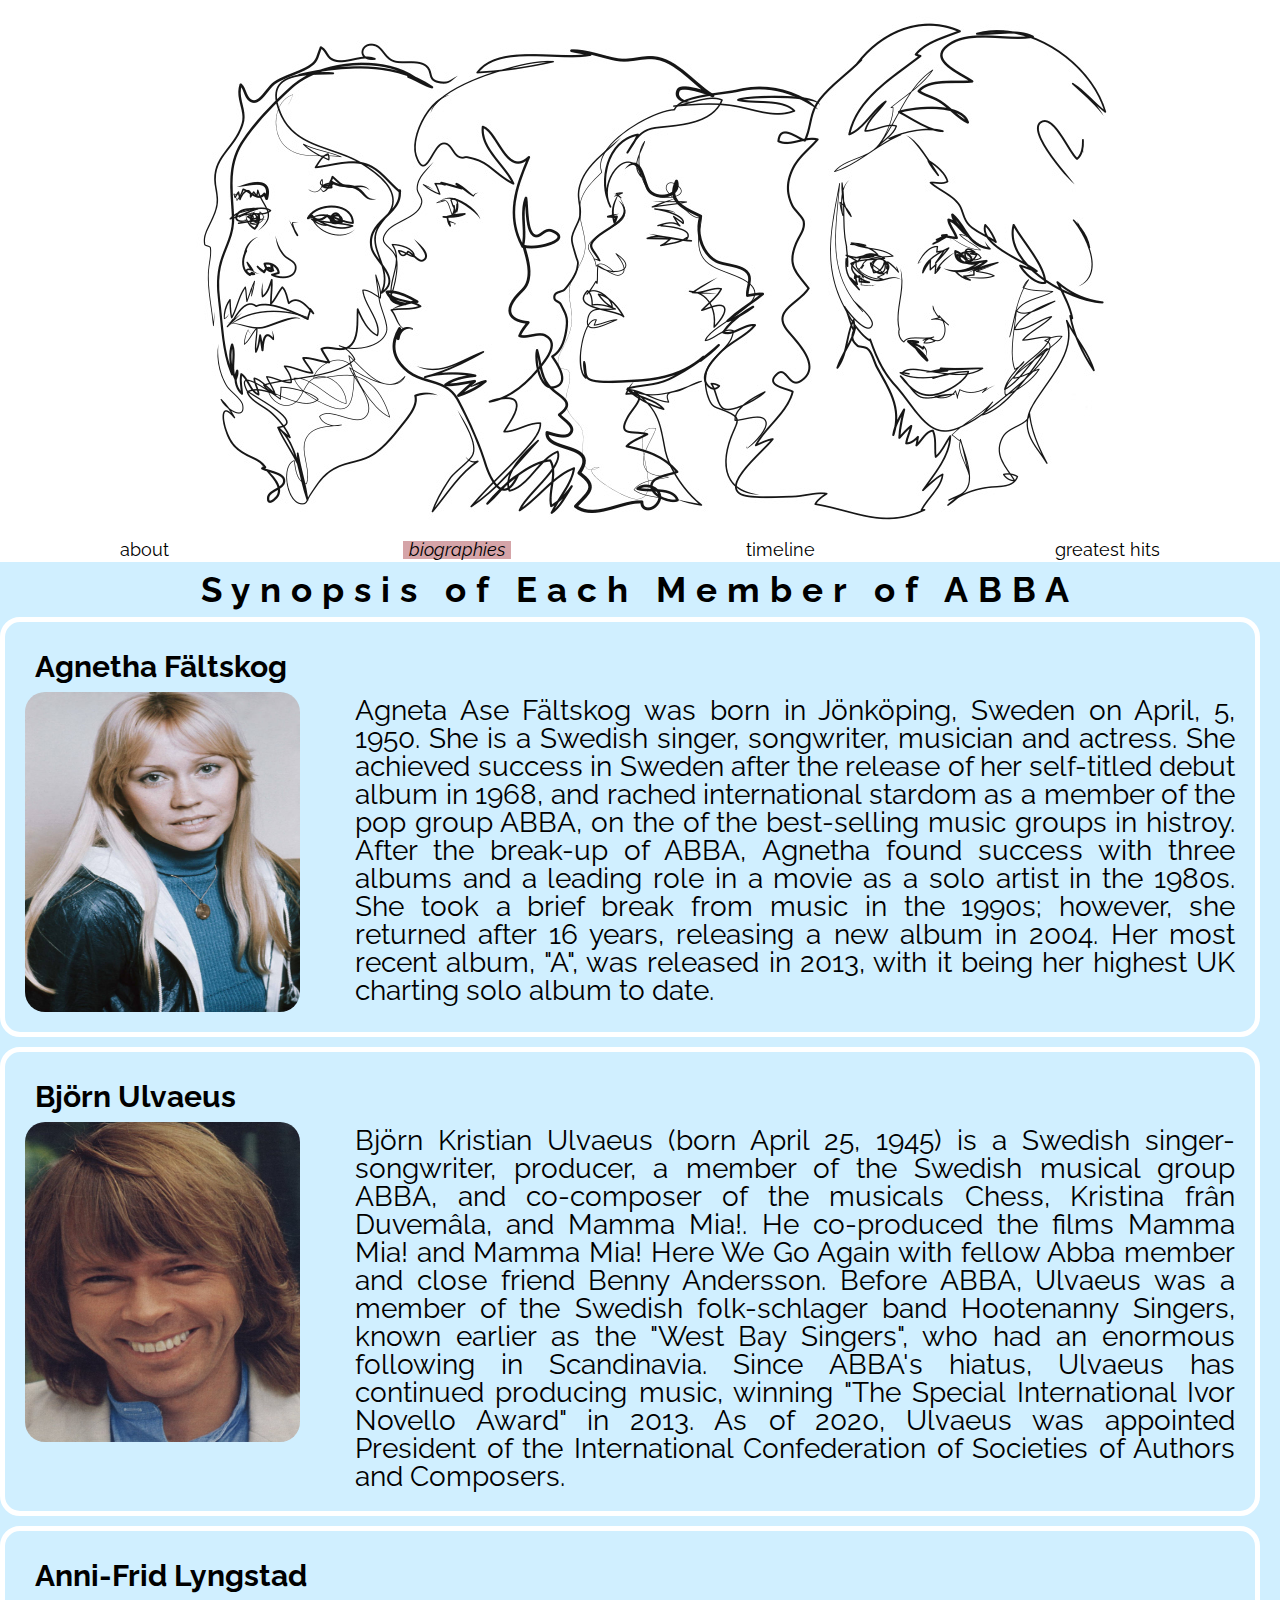
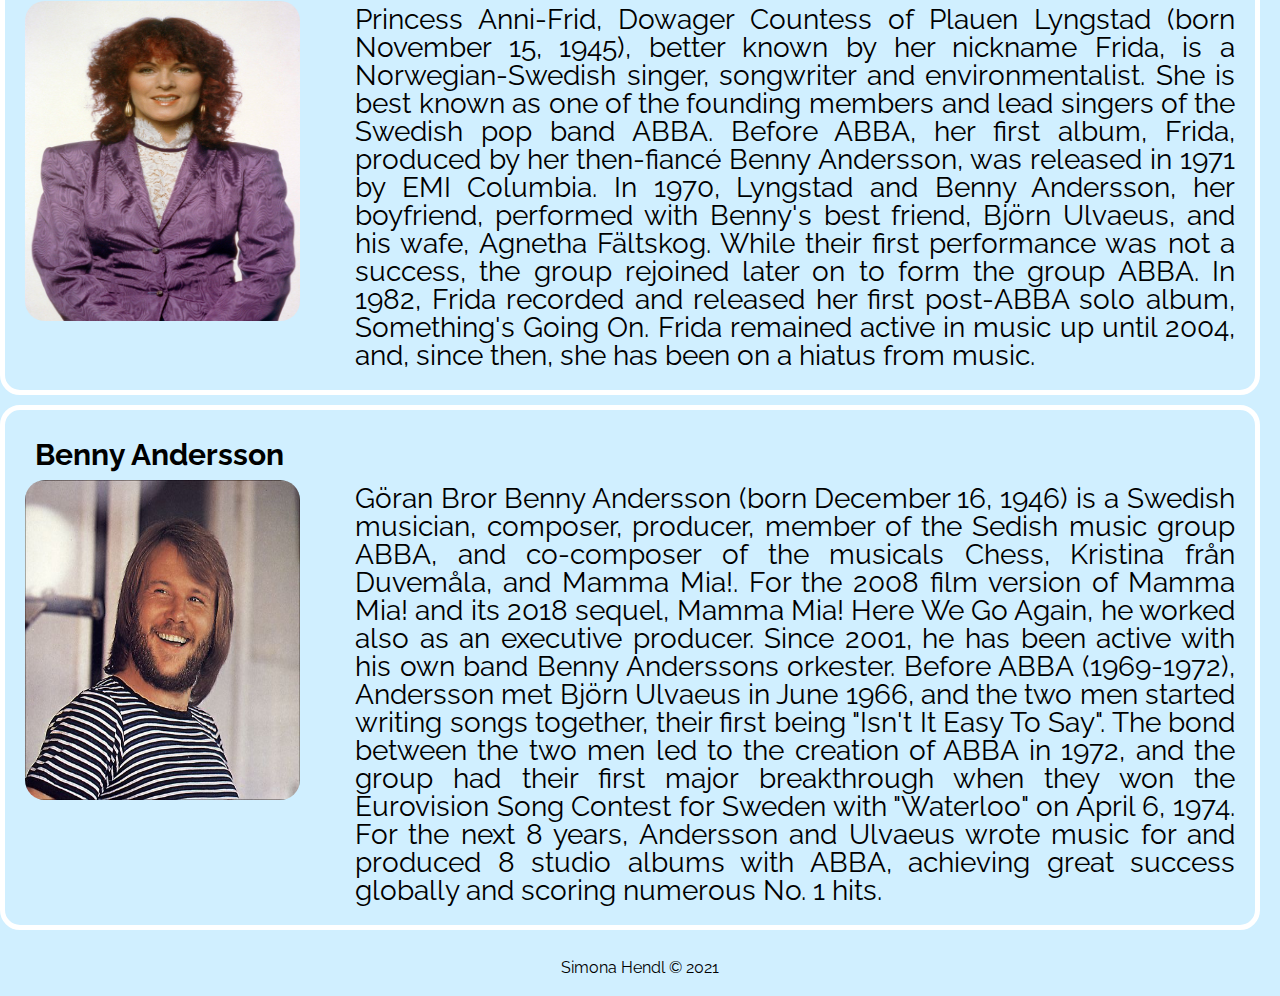
==== commit 01d9adf7: "Add files via upload" ====
--- a/biographies.html
+++ b/biographies.html
@@ -3,6 +3,16 @@
     <head>
         <meta charset="utf-8">
         <meta name="viewport" content="width=device-width, initial-scale=1.0">
+
+        <!-- Global site tag (gtag.js) - Google Analytics -->
+        <script async src="https://www.googletagmanager.com/gtag/js?id=G-GK4G34KVMF"></script>
+        <script>
+        window.dataLayer = window.dataLayer || [];
+        function gtag(){dataLayer.push(arguments);}
+        gtag('js', new Date());
+        gtag('config', 'G-GK4G34KVMF');
+        </script>
+        
         <link rel="stylesheet" type="text/css" href="css/html5reset.css">
         <link rel="stylesheet" type="text/css" href="css/style.css">
         <link rel="stylesheet" type="text/css" href="https://fonts.googleapis.com/css2?family=Raleway&display=swap"/> 
@@ -26,7 +36,7 @@
         </header>
 
     <main class="container" id = "main">
-        <h1>Synopsis of Each Member of ABBA</h1>
+        <h1 class="top3">Synopsis of Each Member of ABBA</h1>
         <div class="artist1">
             <a id="agnetha"></a>
             <h2>Agnetha Fältskog</h2>
--- a/css/style.css
+++ b/css/style.css
@@ -1,9 +1,8 @@
-@media only screen and (max-width: 425px) {
-    header img{
-      max-width: 100%;
-      height: auto;
-    }
-  }
+
+header img{
+    max-width: 100%;
+    height: auto;
+}
 
 body{
     font-family: "Raleway", sans-serif;
@@ -45,8 +44,8 @@
 
 .nav_links{
     display: flex;
-    flex-direction: row;
-    justify-content: space-between;
+    flex-direction: column;
+    align-items: center;
 }
 
 #separate_nav li.current{
@@ -65,8 +64,8 @@
 
 .grid-container{
     display: grid;
-    grid-template-columns: 100px 100px 100px;
-    grid-template-rows: 100px 100px 100px;
+    grid-template-columns: repeat(3, auto);
+    grid-template-rows: repeat(3, auto);
     justify-content: center;
     align-items: center;
     grid-gap: 10px;
@@ -138,16 +137,16 @@
     justify-content: center;
     align-items: center;
     flex-direction: column;
-    column-gap: 20px;
+    column-gap: 10px;
 }
 
 .container1 div{
-    padding: 20px;
+    padding: 15px;
     text-align: center;
     border: white 5px;
     border-style: solid;
     margin-bottom: 10px;
-    border-radius: 20px;
+    border-radius: 60px;
 
 }
 
@@ -171,7 +170,7 @@
 
 .container2 img {
     padding: 0px;
-    width: 300px;
+    width: 100%;
     height: 320px;
     border-radius: 20px;
     
@@ -201,8 +200,8 @@
     
     .grid-container{
         display: grid;
-        grid-template-columns: 250px 250px 250px;
-        grid-template-rows: 250px 250px 250px;
+        grid-template-columns: repeat(3, auto);
+        grid-template-rows: repeat(3, auto);
         justify-content: center;
         align-items: center;
         grid-gap: 10px;
@@ -213,6 +212,13 @@
         grid-template-columns: 375px 375px;
         grid-template-rows: 60px 375px 375px;
         grid-gap: 5px 5px;
+        align-items: stretch;
+    }
+
+    .container1{
+        display: grid;
+        grid-template-columns: 380px 380px;
+        grid-template-rows: 60px 420px 420px;
         align-items: stretch;
     }
 
@@ -269,7 +275,174 @@
 
      }
 
+     .container1 h1{
+         padding: 15px;
+     }
+
      .top{
          padding-top: 15px;
      }
-  }+
+     .top2{
+        grid-row: 1;
+        grid-column: 1 / -1;
+        font-size: 32px;
+    }
+
+    .start-text {
+        grid-row: 2;
+        grid-column: 1;
+    }
+
+    .break-text{
+        grid-row: 2;
+        grid-column: 2;
+    }
+
+    .superstardom-text{
+        grid-row: 3;
+        grid-column: 1;
+    }
+
+    .end-text{
+        grid-row: 3;
+        grid-column: 2;
+    }
+
+    .start-text h2{
+        font-size: 19px;
+    }
+
+    .container1 h2{
+        padding: 15px;
+    }
+  }
+
+  @media (min-width: 1024px) {
+    .container{
+        display: grid;
+        grid-template-columns: auto auto;
+        grid-template-rows: auto auto auto auto auto;
+    }
+
+    .container h2{
+        font-size: 30px;
+        text-align: initial;
+    }
+
+    .container p {
+        font-size: 28px;
+        text-align: justify;
+    }
+
+    .container .top3{
+        grid-row: 1;
+        grid-column: 1 / -1;
+    }
+
+
+    .artist1{
+        display: grid;
+        grid-template-rows: auto auto;
+        grid-template-columns: 330px auto;
+    }
+
+    .artist1 h2{
+        grid-column: 1;
+        grid-row: 1;
+    }
+
+    .artist2{
+        display: grid;
+        grid-template-rows: auto auto;
+        grid-template-columns: 330px auto;
+    }
+
+    .artist2 h2{
+        grid-column: 1;
+        grid-row: 1;
+    }
+
+    .artist3{
+        display: grid;
+        grid-template-rows: auto auto;
+        grid-template-columns: 330px auto;
+    }
+
+    .artist3 h2{
+        grid-column: 1;
+        grid-row: 1;
+    }
+
+    .artist4{
+        display: grid;
+        grid-template-rows: auto auto;
+        grid-template-columns: 330px auto;
+    }
+
+    .artist4 h2{
+        grid-column: 1;
+        grid-row: 1;
+    }
+
+    .container .artist1{
+        grid-row: 2;
+        grid-column: 1/2;
+    }
+
+    .container .artist2{
+        grid-row: 3;
+        grid-column: 1/2;
+    }
+
+    .container .artist3{
+        grid-row: 4;
+        grid-column: 1/2;
+    }
+
+    .container .artist4{
+        grid-row: 5;
+        grid-column: 1/2;
+    }
+
+    .grid-container{
+        display: grid;
+        grid-template-columns: repeat(3, auto);
+        grid-template-rows: repeat(3, auto);
+        grid-gap: 20px;
+        }
+    }
+
+    .top4{
+        padding: 40px;
+    }
+
+    .container1{
+        display: grid;
+        grid-template-columns: repeat(2, auto);
+        grid-template-rows: 60px 300px 300px;
+    }
+
+    .top2{
+        grid-row: 1/-1;
+        padding: 40px;
+    }
+
+    .start-text{
+        grid-row: 2;
+        grid-column: 1/2;
+    }
+
+    .superstardom-text{
+        grid-row: 3;
+        grid-column: 1/2;
+    }
+
+    .end-text{
+        grid-row: 3;
+        grid-column: 2/-1;
+    }
+  }
+
+
+    